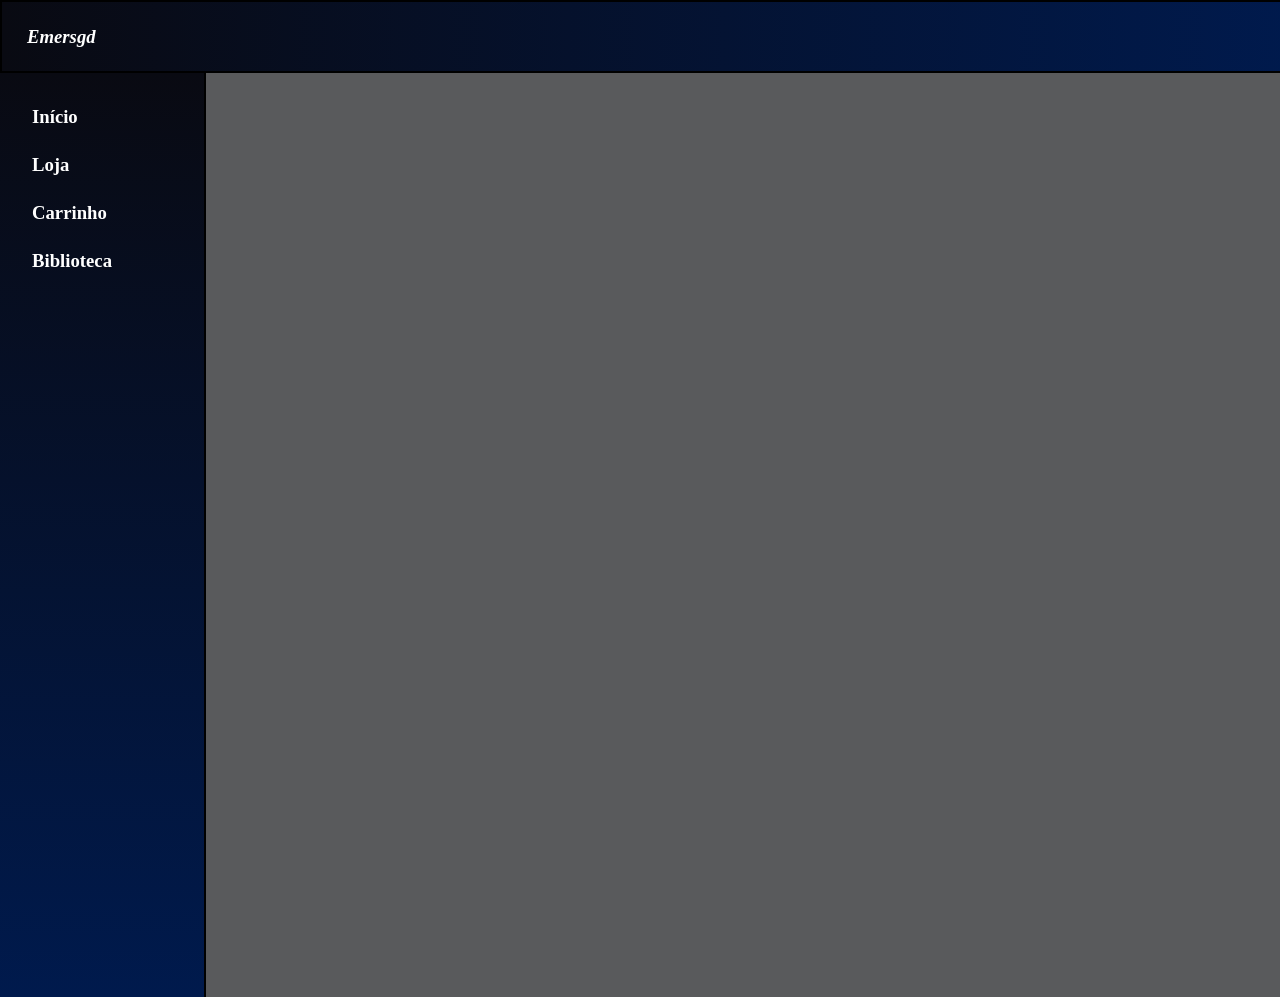
==== Biblioteca.html @ 4451edb3 "Add files via upload" ====
<!DOCTYPE html>
<html lang="en">
<head>
    <meta charset="UTF-8">
    <meta name="viewport" content="width=device-width, initial-scale=1.0">
    <link rel="stylesheet" href="style.css">
    <link rel="stylesheet" href="Biblioteca.css">
    <title>Emersgd</title>
</head>
<body>
    <header>
    <div class="container">
       <div class="logo">
         <h3>Emersgd</h3>
       </div>
    </div>
    </header>
    <div class="content-wrapper">
        <aside class="sidebar">
            <div class="category">
                <p><h3><a href="index.html">Início</a></h3></p>
                <p><h3><a href="loja.html">Loja</a></h3></p>
                <p><h3><a href="carrinho.html">Carrinho</a></h3></p>
                <p><h3>Biblioteca</h3></p>
            </div>
        </aside>
        <main>
        </main>
    </div>

</body>
</html>
---- style.css ----
body {
    margin: 0;
    padding: 0;
    display: flex;
    flex-direction: column;
    min-height: 100vh;
    background-color: #595a5c;
}

header{
    background: linear-gradient(to right, #090a12, #001a4d);
    color: #ffffff;
    width: 100%;
    margin: 0;
    padding: 5px;
    border-radius: 0;
    border: 2px solid #000000;
}
main{

    color: #183c63;
    padding: 20px;
    flex: 1;
    margin-right: auto;

}

.content-wrapper {
    max-width: 100%;
    margin: 0;
    display: flex;
    gap: 0;
    padding: 0;
    flex: 1;
    width: 100%;
}

.sidebar {
    background: linear-gradient(to bottom, #090a12, #001a4d);
    color: #ffffff;
    width: 180px;
    padding: 12px;
    min-height: 100vh;
    margin-left: 0;
    border-right: 2px solid #000000;
}


.logo{
margin-left: 20px;
font-style: italic;
}
.container{
       display: flex;
    align-items: center;
    gap: 35%;
   img {
         
        width: 20px;
        height: 20px;
    }
 
}

.category {
    padding: 20px;
    margin-top: -20px;
    a {
        text-decoration: none;
        color: #ffffff;
    }
    color: #ffffff;
    h3 {
        margin: 0;
        padding: 5px 0;
    }
}
#barra-pesquisa {
display: flex;
align-items: center;
border-radius: 5px;
padding: 5px;
width: 300px;
}

#campo-pesquisa {
border-radius: 5px;
flex: 1;
border: none;
padding: 5px;
font-size: 16px;
}

#botao-pesquisa {
margin-right: 7px;
background-color: #070712;
color: rgb(148, 147, 147);
border: none;
padding: 5px 10px;
cursor: pointer;
border-radius: 3px;
}
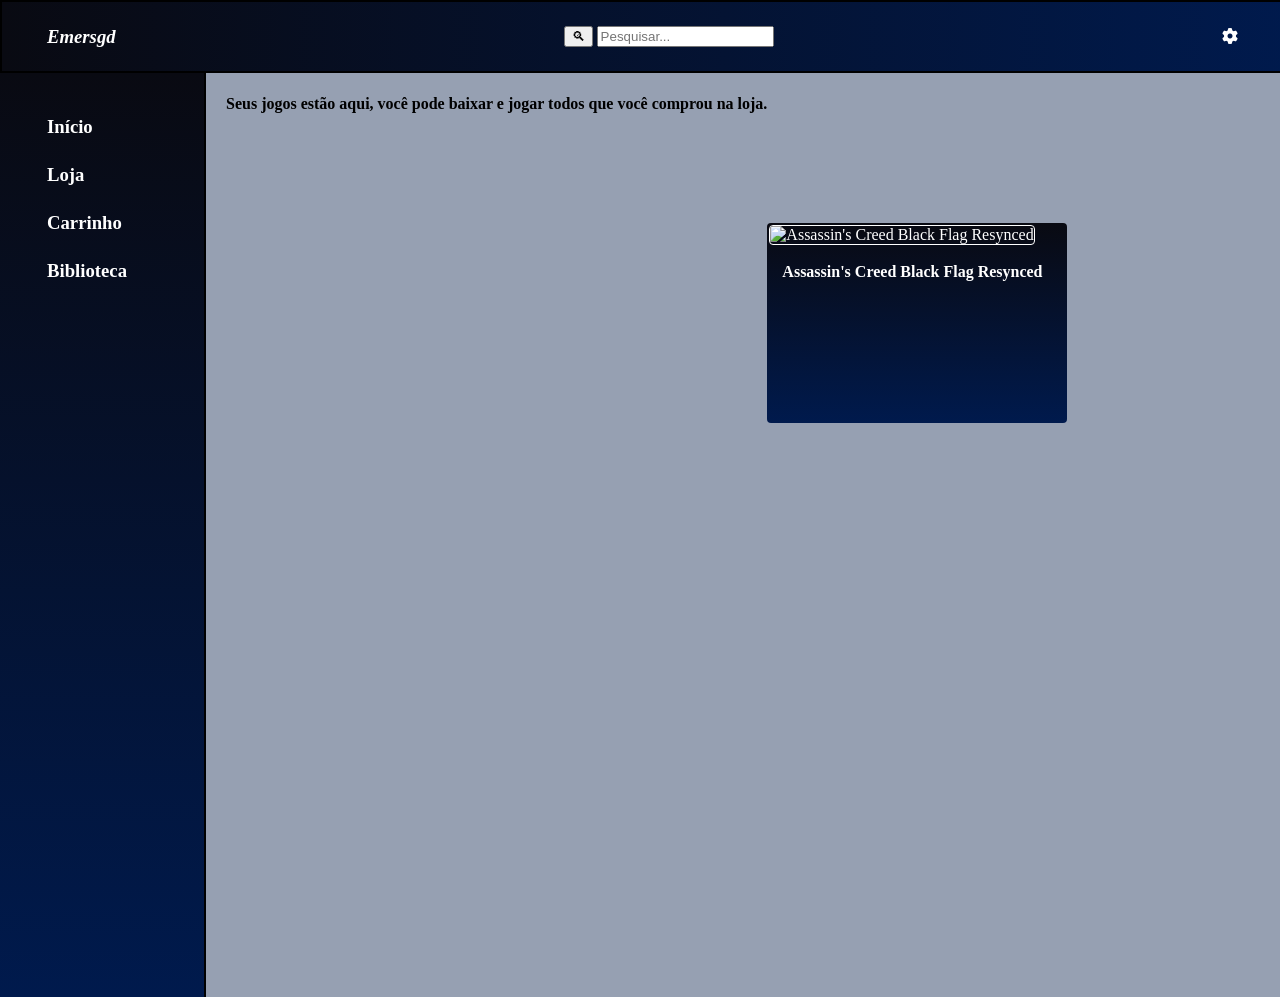
==== commit 0c45ba00: "Add files via upload" ====
--- a/Biblioteca.html
+++ b/Biblioteca.html
@@ -4,7 +4,7 @@
     <meta charset="UTF-8">
     <meta name="viewport" content="width=device-width, initial-scale=1.0">
     <link rel="stylesheet" href="style.css">
-    <link rel="stylesheet" href="Biblioteca.css">
+    <link rel="stylesheet" href="script.js">
     <title>Emersgd</title>
 </head>
 <body>
@@ -13,20 +13,60 @@
        <div class="logo">
          <h3>Emersgd</h3>
        </div>
+     
+      <div id="barra-pesquisa">
+    <button id="botao-pesquisa">🔍︎</button>
+<input type="text" id="campo-pesquisa" placeholder="Pesquisar...">
+<link rel="stylesheet" href="https://cdnjs.cloudflare.com/ajax/libs/font-awesome/6.7.2/css/all.min.css">
+
     </div>
+   <a href="configuracao.html"><div class="configuracao">
+    <i class="fa-solid fa-gear"></i>
+    <i data-lucide="settings"></i>
+    </div></a>
+</div>
     </header>
-    <div class="content-wrapper">
-        <aside class="sidebar">
-            <div class="category">
+    <div class="container-conteudo">
+    
+        <aside class="barra-lateral">
+            <div class="categoria">
                 <p><h3><a href="index.html">Início</a></h3></p>
-                <p><h3><a href="loja.html">Loja</a></h3></p>
-                <p><h3><a href="carrinho.html">Carrinho</a></h3></p>
+                <p><h3><a href="Loja.html">Loja</a></h3></p>
+                <p><h3><a href="Carrinho.html">Carrinho</a></h3></p>
                 <p><h3>Biblioteca</h3></p>
-            </div>
+            </div>  
+             
         </aside>
-        <main>
+        <main> 
         </main>
+        
+         <texto1><h4>Seus jogos estão aqui, você pode baixar e jogar todos que você comprou na loja.</h4></texto1>
+        <p></p><jogo1><img src="https://th.bing.com/th/id/OIP.T1cMWqfeTtp-IT53LrkPWQAAAA?w=321&h=180&c=7&r=0&o=7&pid=1.7&rm=3" 
+            alt="Assassin's Creed Black Flag Resynced"><p><b>Assassin's Creed Black Flag Resynced</b></p></jogo1></p>
     </div>
-
 </body>
+<style>
+    texto1{
+     margin-left: 20px;  
+     }
+    jogo1{
+     color: white;
+     margin-top: 150px;
+     margin-right: 200px;
+     width: 300px;
+     height: 200px;
+     background: linear-gradient(to bottom, #090a12, #001a4d);
+     border-radius: 4px;
+    }
+    img{
+     border: 1px solid #ffffff;
+     height: 130px;
+     width: 294px;
+     margin: 2px;
+     border-radius: 4px;
+     }
+    b{
+     margin-left: 15px;
+    }
+</style>
 </html>
--- a/style.css
+++ b/style.css
@@ -4,99 +4,54 @@
     display: flex;
     flex-direction: column;
     min-height: 100vh;
-    background-color: #595a5c;
+    background-color: #96a0b2;
 }
 
 header{
     background: linear-gradient(to right, #090a12, #001a4d);
     color: #ffffff;
     width: 100%;
-    margin: 0;
     padding: 5px;
-    border-radius: 0;
     border: 2px solid #000000;
 }
-main{
-
-    color: #183c63;
-    padding: 20px;
+.container-conteudo {
+    max-width: 100%;
+    display: flex;
     flex: 1;
-    margin-right: auto;
-
 }
 
-.content-wrapper {
-    max-width: 100%;
-    margin: 0;
-    display: flex;
-    gap: 0;
-    padding: 0;
-    flex: 1;
-    width: 100%;
-}
-
-.sidebar {
+.barra-lateral {
     background: linear-gradient(to bottom, #090a12, #001a4d);
     color: #ffffff;
     width: 180px;
     padding: 12px;
     min-height: 100vh;
-    margin-left: 0;
     border-right: 2px solid #000000;
 }
 
 
 .logo{
-margin-left: 20px;
+margin-left: 40px;
 font-style: italic;
 }
 .container{
        display: flex;
     align-items: center;
     gap: 35%;
-   img {
-         
-        width: 20px;
-        height: 20px;
-    }
- 
 }
 
-.category {
-    padding: 20px;
-    margin-top: -20px;
+.categoria {
+    padding: 35px;
+  margin-top: -25px;
     a {
         text-decoration: none;
         color: #ffffff;
     }
-    color: #ffffff;
     h3 {
         margin: 0;
         padding: 5px 0;
     }
 }
-#barra-pesquisa {
-display: flex;
-align-items: center;
-border-radius: 5px;
-padding: 5px;
-width: 300px;
+.configuracao {
+    color: #ffffff;
 }
-
-#campo-pesquisa {
-border-radius: 5px;
-flex: 1;
-border: none;
-padding: 5px;
-font-size: 16px;
-}
-
-#botao-pesquisa {
-margin-right: 7px;
-background-color: #070712;
-color: rgb(148, 147, 147);
-border: none;
-padding: 5px 10px;
-cursor: pointer;
-border-radius: 3px;
-}
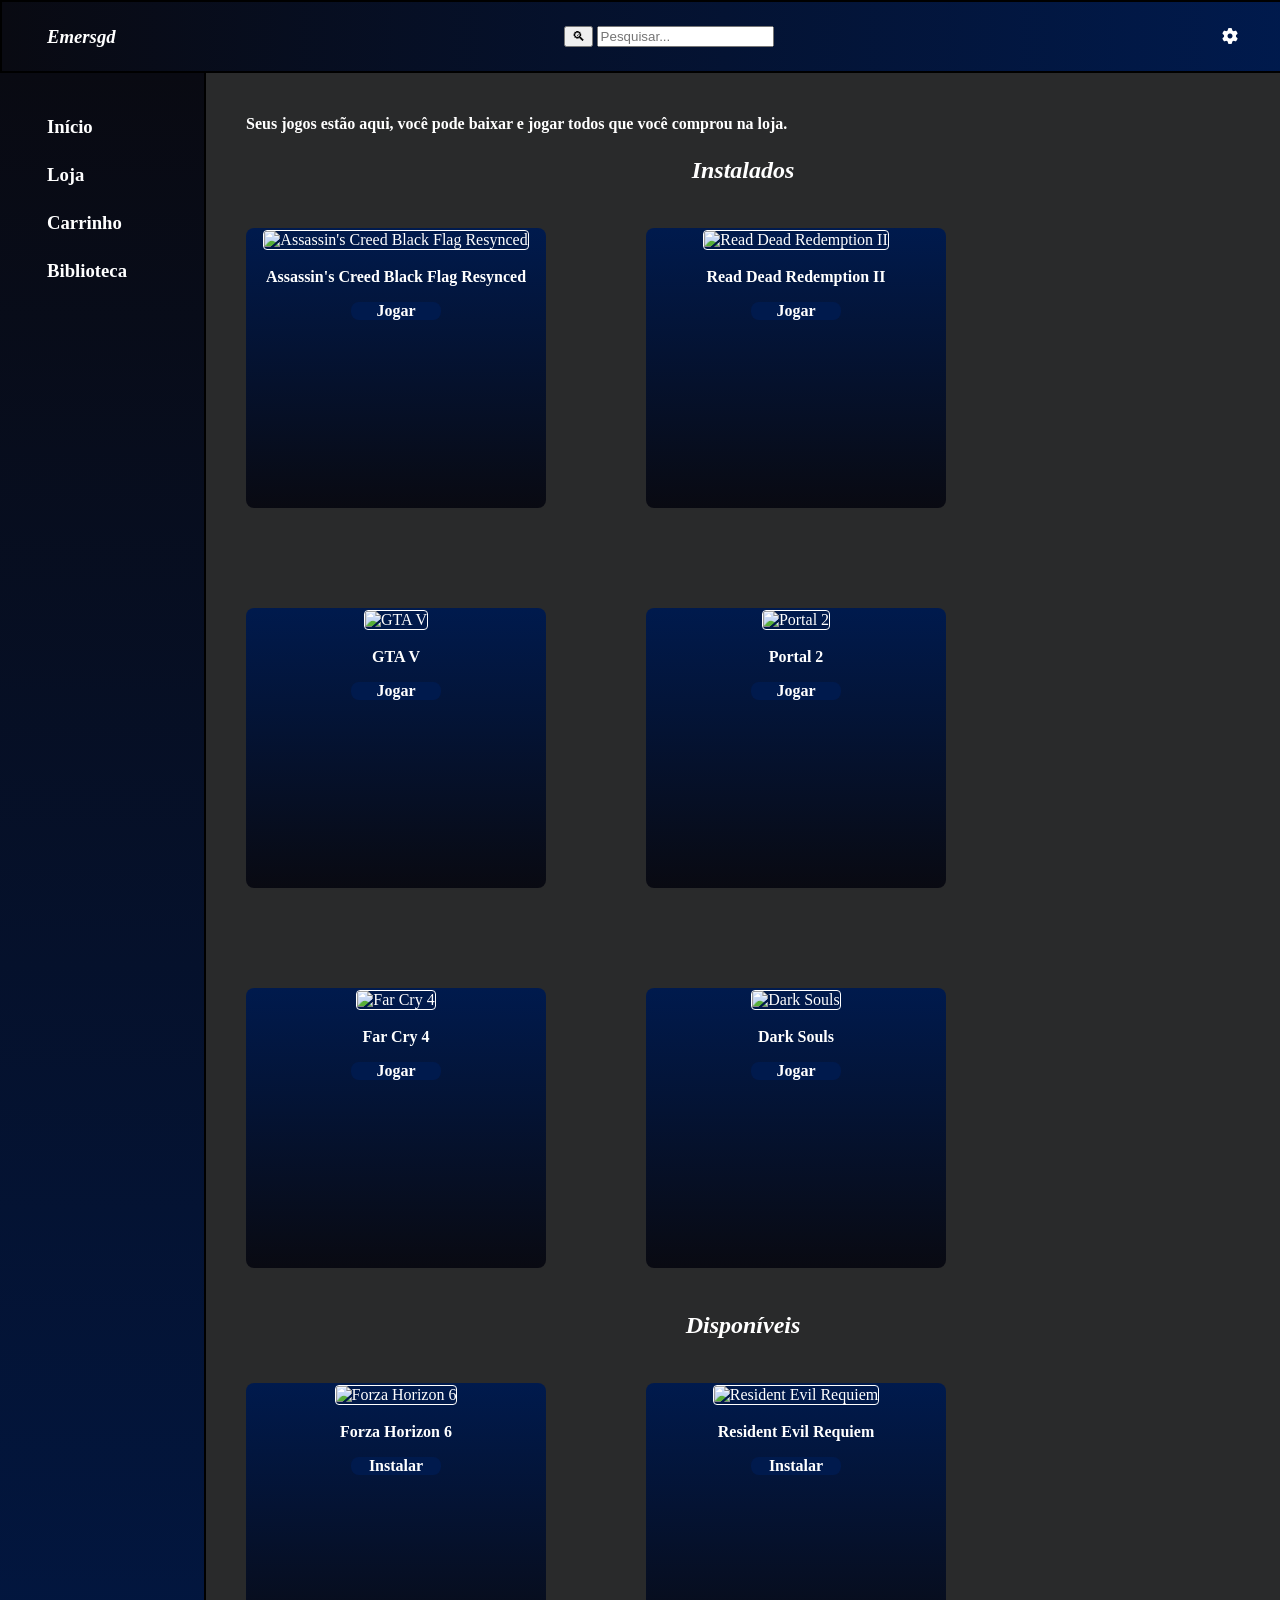
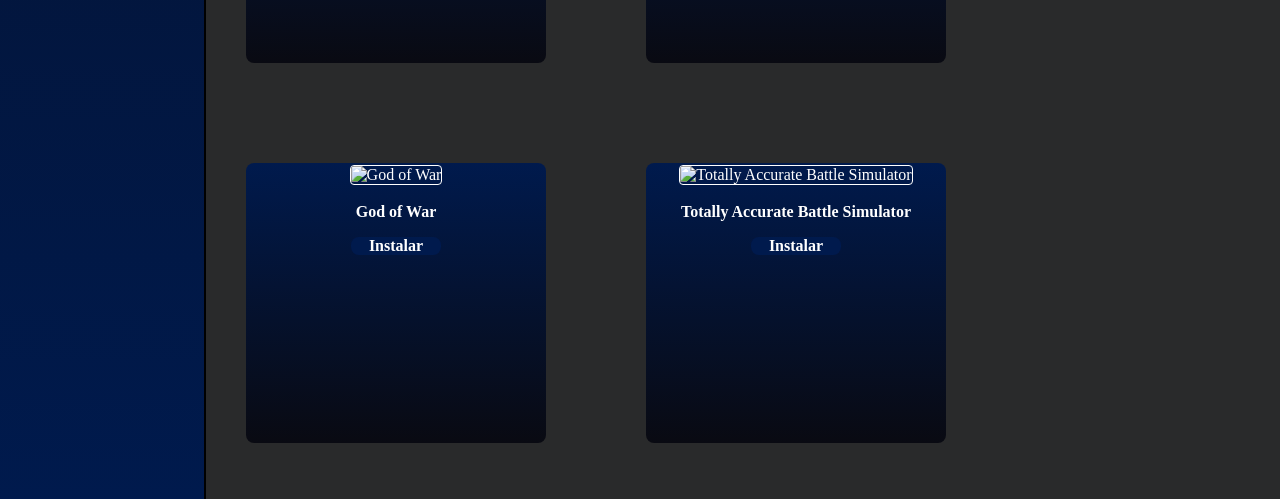
==== commit ee5d9872: "Add files via upload" ====
--- a/Biblioteca.html
+++ b/Biblioteca.html
@@ -37,36 +37,141 @@
             </div>  
              
         </aside>
+        
         <main> 
         </main>
-        
-         <texto1><h4>Seus jogos estão aqui, você pode baixar e jogar todos que você comprou na loja.</h4></texto1>
-        <p></p><jogo1><img src="https://th.bing.com/th/id/OIP.T1cMWqfeTtp-IT53LrkPWQAAAA?w=321&h=180&c=7&r=0&o=7&pid=1.7&rm=3" 
-            alt="Assassin's Creed Black Flag Resynced"><p><b>Assassin's Creed Black Flag Resynced</b></p></jogo1></p>
+        <div class="conteudo">
+            <div class="texto1">
+                  <h4><b>Seus jogos estão aqui, você pode baixar e jogar todos que você comprou na loja.</b></h4>
+            </div>
+            <div class="texto2">
+                  <h2><p><i><b>Instalados</b></i></p></h2>
+           </div>
+         <p>
+            <div class="container-jogos">
+                <div class="jogo1">
+                    <img src="https://th.bing.com/th/id/OIP.T1cMWqfeTtp-IT53LrkPWQAAAA?w=321&h=180&c=7&r=0&o=7&pid=1.7&rm=3" 
+                        alt="Assassin's Creed Black Flag Resynced">
+                    <p><b>Assassin's Creed Black Flag Resynced</b></p>
+                    <div class="jogar"><b>Jogar</b></div>
+                </div>
+                <div class="jogo2">
+                    <img src="https://th.bing.com/th/id/OIP.Kp6-H37iAhAlVb4gLVYy7AHaEK?w=309&h=180&c=7&r=0&o=7&pid=1.7&rm=3" 
+                        alt="Read Dead Redemption II">
+                    <p><b>Read Dead Redemption II</b></p>
+                    <div class="jogar"><b>Jogar</b></div>
+                </div>
+                <div class="jogo3">
+                    <img src="https://th.bing.com/th/id/OIP.kG2K52qRqvxgsaVMI_q0lgHaEK?w=309&h=180&c=7&r=0&o=7&pid=1.7&rm=3" 
+                        alt="GTA V">
+                    <p><b>GTA V</b></p>
+                    <div class="jogar"><b>Jogar</b></div>
+                </div>
+                <div class="jogo4">
+                    <img src="https://th.bing.com/th/id/OIP.Dyul9aKiOpMlNKISRuzjvAHaEK?w=328&h=184&c=7&r=0&o=7&pid=1.7&rm=3" 
+                        alt="Portal 2">
+                    <p><b>Portal 2</b></p>
+                    <div class="jogar"><b>Jogar</b></div>
+                </div>
+                 <div class="jogo4">
+                    <img src="https://img.opencritic.com/game/159/534PilzY.jpg" 
+                        alt="Far Cry 4">
+                    <p><b>Far Cry 4</b></p>
+                    <div class="jogar"><b>Jogar</b></div>
+                </div>
+                <div class="jogo4">
+                    <img src="https://th.bing.com/th/id/R.06fa95bc4ae4d0dea32735f8f644be9f?rik=iQ1GY0%2fvHPQH4Q&pid=ImgRaw&r=0" 
+                        alt="Dark Souls">
+                    <p><b>Dark Souls</b></p>
+                    <div class="jogar"><b>Jogar</b></div>
+                </div>
+           
+            </div>
+            <div class="texto3">
+                <h2><p><i><b>Disponíveis</b></i></p></h2>
+            </div>
+      <div class="container-jogos2">
+           <div class="jogo5">
+                    <img src="https://th.bing.com/th/id/OIF.f1S77nAtjjTCOkCBV3Io7w?w=302&h=180&c=7&r=0&o=7&pid=1.7&rm=3" 
+                        alt="Forza Horizon 6">
+                    <p><b>Forza Horizon 6</b></p>
+                    <div class="instalar"><b>Instalar</b></div>
+                </div>
+                <div class="jogo6">
+                    <img src="https://www.enduins.com/wp-content/uploads/2025/12/Resident-Evil-Requiem_2025_12-11-25_017-scaled.jpg" 
+                        alt="Resident Evil Requiem">
+                    <p><b>Resident Evil Requiem</b></p>
+                    <div class="instalar"><b>Instalar</b></div>
+                </div>
+                <div class="jogo7">
+                    <img src="https://items.gog.com/2023OCTOBER/GODOFWAR.png" 
+                        alt="God of War">
+                    <p><b>God of War</b></p>
+                    <div class="instalar"><b>Instalar</b></div>
+                </div>
+                <div class="jogo7">
+                    <img src="https://cdn1.epicgames.com/ffe512fa1e594ee6a75d4643d1e21b43/offer/EGS_TotallyAccurateBattleSimulator_LandfallGames_S3-2560x1440-5a7fa2ad3029ef94c70ca19f088ee9c3.jpg" 
+                        alt="Totally Accurate Battle Simulator">
+                    <p><b>Totally Accurate Battle Simulator</b></p>
+                    <div class="instalar"><b>Instalar</b></div>
+                </div>
+      </div>
+         </p>
+        </div>
     </div>
 </body>
+
+
+
+
 <style>
-    texto1{
-     margin-left: 20px;  
-     }
-    jogo1{
-     color: white;
-     margin-top: 150px;
-     margin-right: 200px;
-     width: 300px;
-     height: 200px;
-     background: linear-gradient(to bottom, #090a12, #001a4d);
-     border-radius: 4px;
-    }
-    img{
+
+   
+ .texto1{
+    margin:20px;
+    color: #ffffff;
+}
+
+.texto2,.texto3{
+    text-align:center;
+    margin:20px;
+    color:rgb(255, 255, 255);
+}
+
+.container-jogos,.container-jogos2{
+    display:flex;
+    flex-wrap:wrap;
+    gap: 100px;
+    padding:20px;
+
+    min-height:600px;
+    margin-top:20px;
+}
+
+.jogo1,.jogo2,.jogo3,.jogo4,.jogo5,.jogo6,.jogo7,.jogo8{
+    width:300px;
+    height: 280px;
+    text-align:center;
+    color:white;
+    background:linear-gradient(to bottom,#001a4d,#090a12);
+    border-radius:8px;
+}
+
+
+
+img{
      border: 1px solid #ffffff;
-     height: 130px;
+     height: 170px;
      width: 294px;
      margin: 2px;
      border-radius: 4px;
      }
-    b{
-     margin-left: 15px;
-    }
+     .jogar,.instalar{
+        background-color: #001a4d;
+        width: 90px;
+        margin-left: 105px;
+        border-radius: 8px;
+     }
+   
 </style>
 </html>
--- a/style.css
+++ b/style.css
@@ -1,10 +1,9 @@
 body {
     margin: 0;
     padding: 0;
-    display: flex;
-    flex-direction: column;
-    min-height: 100vh;
-    background-color: #96a0b2;
+   
+   
+    background-color: #292a2b;
 }
 
 header{
@@ -16,8 +15,12 @@
 }
 .container-conteudo {
     max-width: 100%;
-    display: flex;
+ display: flex;
     flex: 1;
+}
+.conteudo{
+    flex:1;
+    padding:20px;
 }
 
 .barra-lateral {
